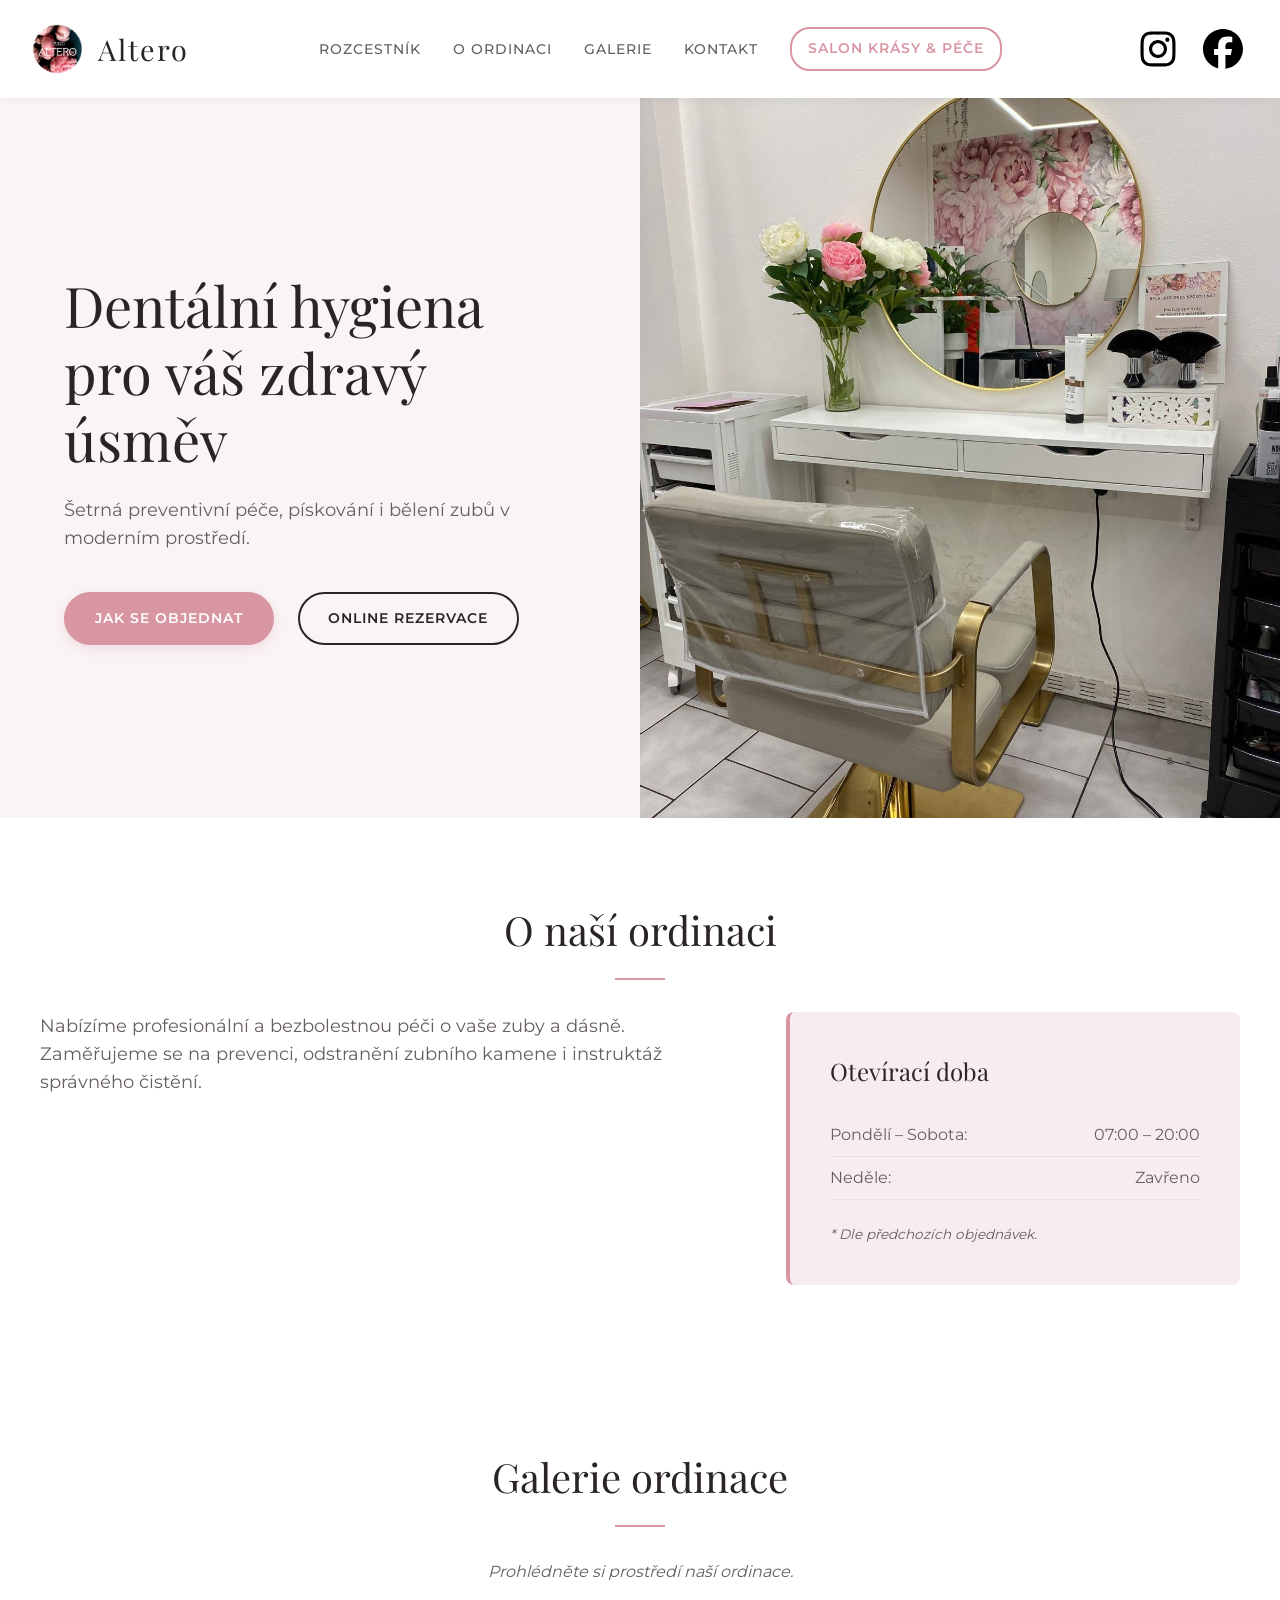
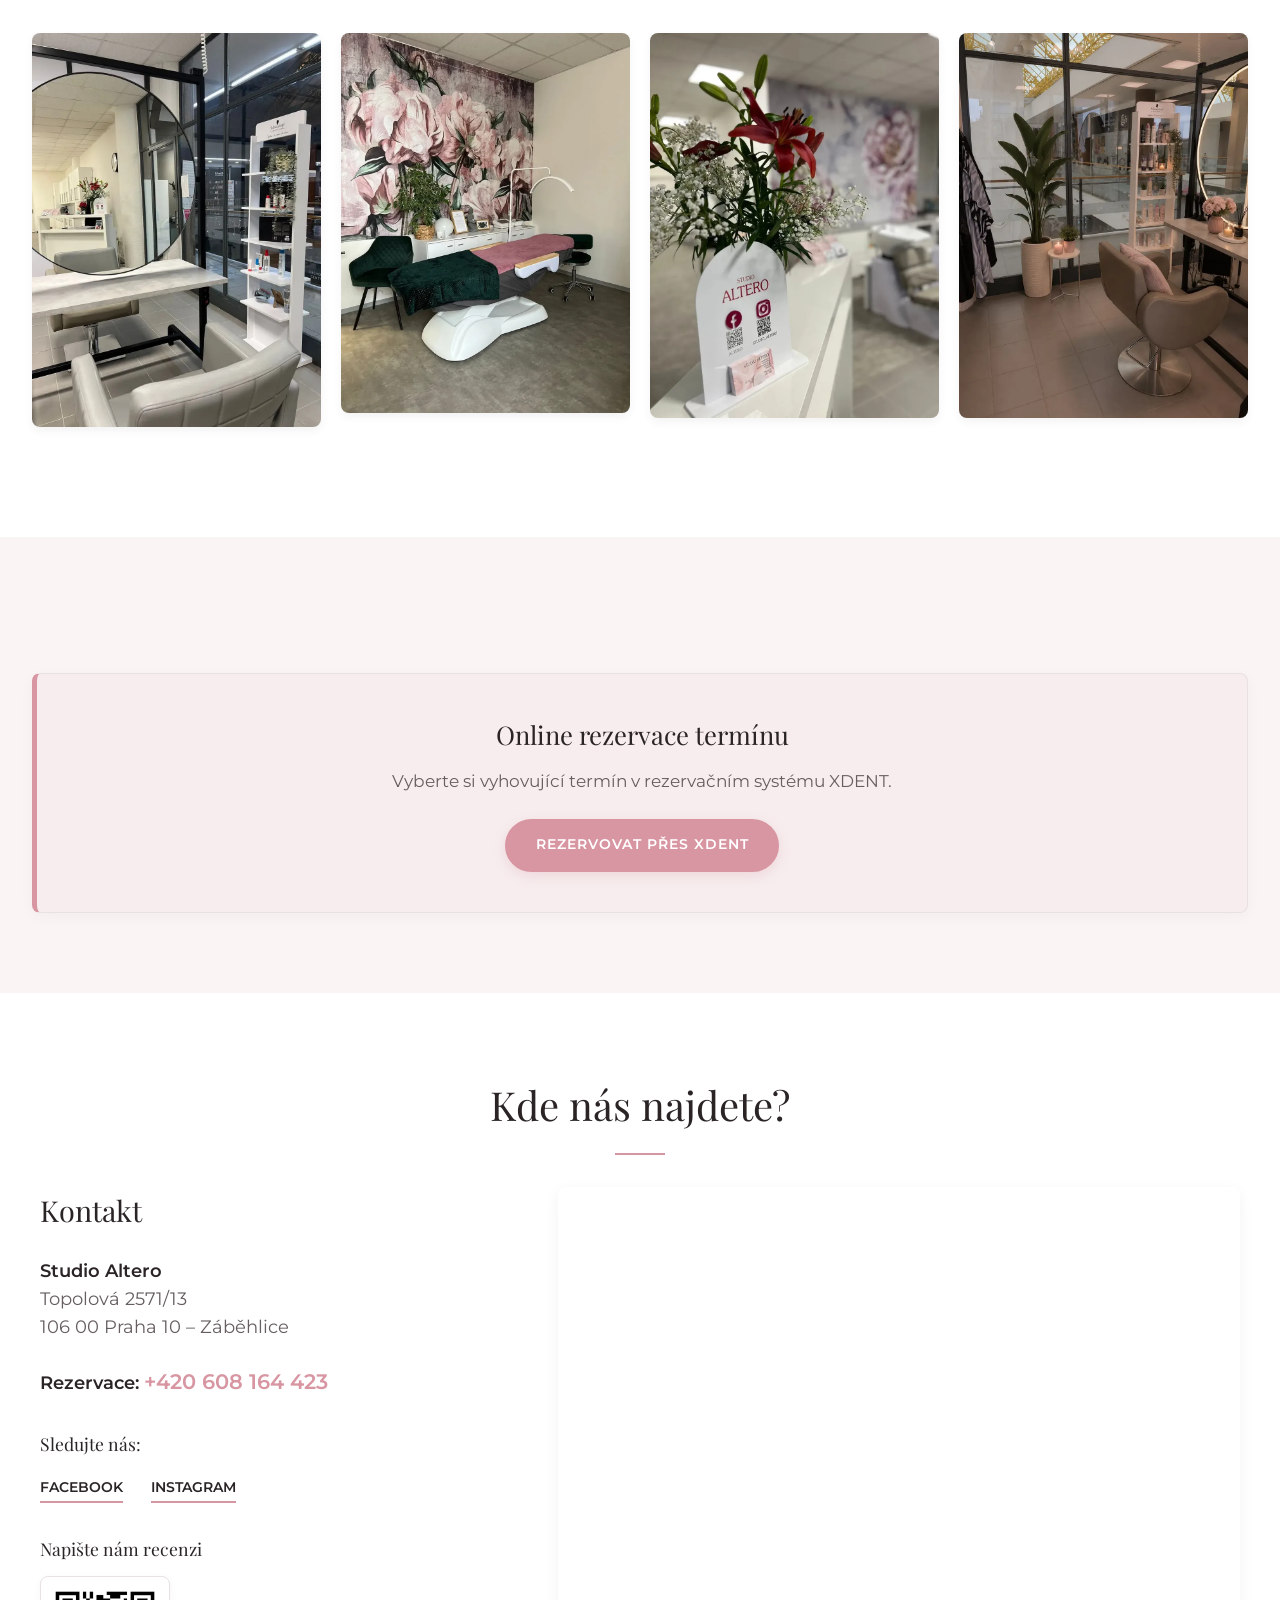
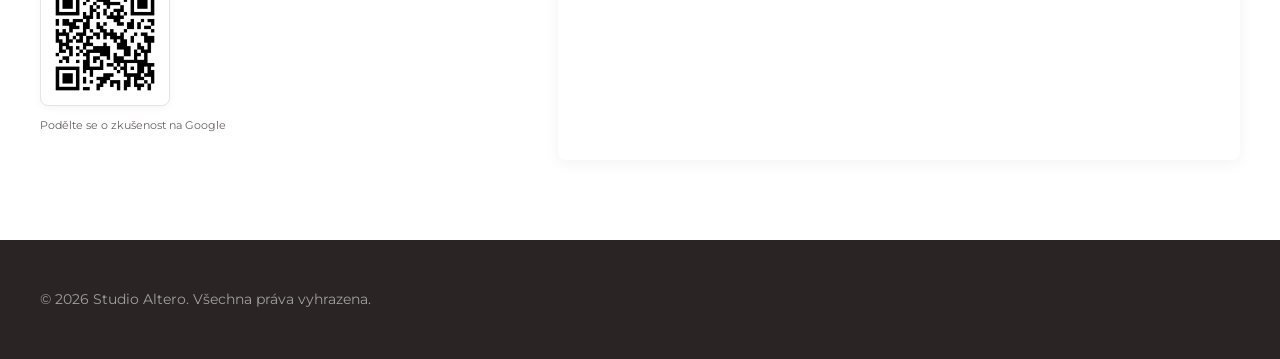
==== dentalni-hygiena.html @ fa321d42 "Initial commit" ====
<!DOCTYPE html>
<html lang="cs">

<head>
    <meta charset="UTF-8">
    <meta name="viewport" content="width=device-width, initial-scale=1.0">

    <link rel="stylesheet" href="css/fonts.css">
    <link rel="stylesheet" href="css/variables.css">
    <link rel="stylesheet" href="css/layout.css">
    <link rel="stylesheet" href="css/sections.css">
    <link rel="stylesheet" href="css/responsive.css">
    <link rel="stylesheet" href="css/dental.css">

    <link rel="icon" type="image/jpg" href="assets/images/logos/logo.jpg">

    <title>Studio Altero | Dentální hygiena</title>
</head>

<body>

    <header>
        <div class="logo">
            <a href="#hero">
                <img src="assets/images/logos/logo.jpg" alt="Logo Studio Altero" class="logo-img">
                <span>Altero</span>
            </a>
        </div>
        <nav>
            <ul>
                <li><a href="index.html">Rozcestník</a></li>
                <li><a href="#o-nas">O ordinaci</a></li>
                <li><a href="#galerie">Galerie</a></li>
                <li><a href="#kontakt">Kontakt</a></li>
                <li class="nav-hair"><a href="kadernictvi.html">Salon krásy & Péče</a></li>
            </ul>
        </nav>
        <div class="header-right">
            <div class="header-socials">
                <a href="https://www.instagram.com/studio_altero" target="_blank" rel="noopener" title="Instagram">
                    <img src="assets/images/logos/instagram-logo.svg" alt="Instagram" class="social-icon">
                </a>
                <a href="https://www.facebook.com/profile.php?id=100063807061157&locale=cs_CZ" target="_blank"
                    rel="noopener" title="Facebook">
                    <img src="assets/images/logos/facebook-logo.svg" alt="Facebook" class="social-icon">
                </a>
            </div>
        </div>
    </header>

    <main>
        <section id="hero" class="dental-hero">
            <div class="hero-content">
                <h1>Dentální hygiena pro váš zdravý úsměv</h1>
                <p>Šetrná preventivní péče, pískování i bělení zubů v moderním prostředí.</p>
                <div class="hero-buttons">
                    <a href="#kontakt" class="btn-primary btn-dental">Jak se objednat</a>
                    <a href="#cenik" class="btn-secondary">Online rezervace</a>
                </div>
            </div>
            <div class="hero-image">
                <img src="assets/images/salon/placeholder.jpg" alt="Ordinace dentální hygieny Altero">
            </div>
        </section>

        <section id="o-nas">
            <h2>O naší ordinaci</h2>
            <div class="about-grid">
                <div class="about-text">
                    <p>Nabízíme profesionální a bezbolestnou péči o vaše zuby a dásně. Zaměřujeme se na prevenci, odstranění zubního kamene i instruktáž správného čistění.</p>
                </div>

                <div class="opening-hours">
                    <h3>Otevírací doba</h3>
                    <ul>
                        <li><span>Pondělí – Sobota:</span> <span>07:00 – 20:00</span></li>
                        <li><span>Neděle:</span> <span>Zavřeno</span></li>
                    </ul>
                    <p class="note">* Dle předchozích objednávek.</p>
                </div>
            </div>
        </section>

        <section id="galerie">
            <h2>Galerie ordinace</h2>
            <p class="section-subtitle">Prohlédněte si prostředí naší ordinace.</p>

            <div class="gallery-grid" id="galleryContainer"></div>

            <div class="gallery-actions">
                <button id="loadMoreBtn" class="btn-secondary">Zobrazit další</button>
            </div>
        </section>

        <section id="cenik">
            <div class="reservation-box">
                <h3>Online rezervace termínu</h3>
                <p>Vyberte si vyhovující termín v rezervačním systému XDENT.</p>
                <a href="https://www.xdent.cz" target="_blank" rel="noopener" class="btn-primary btn-dental">Rezervovat přes XDENT</a>
            </div>
        </section>

        <section id="kontakt">
            <h2>Kde nás najdete?</h2>

            <div class="contact-grid">
                <div class="contact-info">
                    <h3>Kontakt</h3>
                    <p class="address">
                        <strong>Studio Altero</strong><br>
                        Topolová 2571/13<br>
                        106 00 Praha 10 – Záběhlice
                    </p>

                    <p class="phone">
                        <strong>Rezervace:</strong> <a href="tel:+420608164423">+420 608 164 423</a>
                    </p>

                    <div class="social-links">
                        <h4>Sledujte nás:</h4>
                        <a href="https://www.facebook.com/profile.php?id=100063807061157&locale=cs_CZ" target="_blank"
                            rel="noopener">Facebook</a>
                        <a href="https://www.instagram.com/studio_altero" target="_blank" rel="noopener">Instagram</a>
                    </div>

                    <!-- QR Kód pro Google recenze -->
                    <div class="review-qr">
                        <h4>Napište nám recenzi</h4>
                        <img src="assets/images/qr-code.png" alt="QR kód pro Google recenze" class="qr-code-img" />
                        <p><small>Podělte se o zkušenost na Google</small></p>
                    </div>
                </div>

                <div class="contact-map">
                    <iframe
                        src="https://www.google.com/maps/embed?pb=!1m18!1m12!1m3!1d2561.562696760946!2d14.505213713108414!3d50.057022771400966!2m3!1f0!2f0!3f0!3m2!1i1024!2i768!4f13.1!3m3!1m2!1s0x470b9255b19de1b1%3A0x800b5afb4dc387a3!2zQ8OtbCAtIE7DoWt1cG7DrSBTdMWZZWRpc2tvIFphaHJhZG7DrSBNxJtzdG8!5e0!3m2!1scs!2scz!4v1785939487492!5m2!1scs!2scz"
                        width="600" height="450" style="border:0;" allowfullscreen="" loading="lazy"
                        referrerpolicy="strict-origin-when-cross-origin"></iframe>
                </div>
            </div>
        </section>
    </main>

    <footer>
        <div class="footer-content">
            <p>&copy; 2026 Studio Altero. Všechna práva vyhrazena.</p>
        </div>
    </footer>
    <script src="js/dental_gallery.js"></script>
</body>

</html>
---- css/fonts.css ----
@font-face {
    font-family: 'Montserrat';
    font-style: normal;
    font-weight: 400;
    font-display: swap;
    src: url('../assets/fonts/montserrat-400-ext.woff2') format('woff2');
    unicode-range: U+0100-02BA, U+02BD-02C5, U+02C7-02CC, U+02CE-02D7, U+02DD-02FF, U+0304, U+0308, U+0329, U+1D00-1DBF, U+1E00-1E9F, U+1EF2-1EFF, U+2020, U+20A0-20AB, U+20AD-20C0, U+2113, U+2C60-2C7F, U+A720-A7FF;
}

@font-face {
    font-family: 'Montserrat';
    font-style: normal;
    font-weight: 400;
    font-display: swap;
    src: url('../assets/fonts/montserrat-400.woff2') format('woff2');
    unicode-range: U+0000-00FF, U+0131, U+0152-0153, U+02BB-02BC, U+02C6, U+02DA, U+02DC, U+0304, U+0308, U+0329, U+2000-206F, U+20AC, U+2122, U+2191, U+2193, U+2212, U+2215, U+FEFF, U+FFFD;
}

@font-face {
    font-family: 'Montserrat';
    font-style: normal;
    font-weight: 500;
    font-display: swap;
    src: url('../assets/fonts/montserrat-400-ext.woff2') format('woff2');
    unicode-range: U+0100-02BA, U+02BD-02C5, U+02C7-02CC, U+02CE-02D7, U+02DD-02FF, U+0304, U+0308, U+0329, U+1D00-1DBF, U+1E00-1E9F, U+1EF2-1EFF, U+2020, U+20A0-20AB, U+20AD-20C0, U+2113, U+2C60-2C7F, U+A720-A7FF;
}

@font-face {
    font-family: 'Montserrat';
    font-style: normal;
    font-weight: 500;
    font-display: swap;
    src: url('../assets/fonts/montserrat-400.woff2') format('woff2');
    unicode-range: U+0000-00FF, U+0131, U+0152-0153, U+02BB-02BC, U+02C6, U+02DA, U+02DC, U+0304, U+0308, U+0329, U+2000-206F, U+20AC, U+2122, U+2191, U+2193, U+2212, U+2215, U+FEFF, U+FFFD;
}

@font-face {
    font-family: 'Montserrat';
    font-style: normal;
    font-weight: 600;
    font-display: swap;
    src: url('../assets/fonts/montserrat-400-ext.woff2') format('woff2');
    unicode-range: U+0100-02BA, U+02BD-02C5, U+02C7-02CC, U+02CE-02D7, U+02DD-02FF, U+0304, U+0308, U+0329, U+1D00-1DBF, U+1E00-1E9F, U+1EF2-1EFF, U+2020, U+20A0-20AB, U+20AD-20C0, U+2113, U+2C60-2C7F, U+A720-A7FF;
}

@font-face {
    font-family: 'Montserrat';
    font-style: normal;
    font-weight: 600;
    font-display: swap;
    src: url('../assets/fonts/montserrat-400.woff2') format('woff2');
    unicode-range: U+0000-00FF, U+0131, U+0152-0153, U+02BB-02BC, U+02C6, U+02DA, U+02DC, U+0304, U+0308, U+0329, U+2000-206F, U+20AC, U+2122, U+2191, U+2193, U+2212, U+2215, U+FEFF, U+FFFD;
}

@font-face {
    font-family: 'Playfair Display';
    font-style: italic;
    font-weight: 400;
    font-display: swap;
    src: url('../assets/fonts/playfair-400-italic-ext.woff2') format('woff2');
    unicode-range: U+0100-02BA, U+02BD-02C5, U+02C7-02CC, U+02CE-02D7, U+02DD-02FF, U+0304, U+0308, U+0329, U+1D00-1DBF, U+1E00-1E9F, U+1EF2-1EFF, U+2020, U+20A0-20AB, U+20AD-20C0, U+2113, U+2C60-2C7F, U+A720-A7FF;
}

@font-face {
    font-family: 'Playfair Display';
    font-style: italic;
    font-weight: 400;
    font-display: swap;
    src: url('../assets/fonts/playfair-400-italic.woff2') format('woff2');
    unicode-range: U+0000-00FF, U+0131, U+0152-0153, U+02BB-02BC, U+02C6, U+02DA, U+02DC, U+0304, U+0308, U+0329, U+2000-206F, U+20AC, U+2122, U+2191, U+2193, U+2212, U+2215, U+FEFF, U+FFFD;
}

@font-face {
    font-family: 'Playfair Display';
    font-style: normal;
    font-weight: 400;
    font-display: swap;
    src: url('../assets/fonts/playfair-400-ext.woff2') format('woff2');
    unicode-range: U+0100-02BA, U+02BD-02C5, U+02C7-02CC, U+02CE-02D7, U+02DD-02FF, U+0304, U+0308, U+0329, U+1D00-1DBF, U+1E00-1E9F, U+1EF2-1EFF, U+2020, U+20A0-20AB, U+20AD-20C0, U+2113, U+2C60-2C7F, U+A720-A7FF;
}

@font-face {
    font-family: 'Playfair Display';
    font-style: normal;
    font-weight: 400;
    font-display: swap;
    src: url('../assets/fonts/playfair-400.woff2') format('woff2');
    unicode-range: U+0000-00FF, U+0131, U+0152-0153, U+02BB-02BC, U+02C6, U+02DA, U+02DC, U+0304, U+0308, U+0329, U+2000-206F, U+20AC, U+2122, U+2191, U+2193, U+2212, U+2215, U+FEFF, U+FFFD;
}

@font-face {
    font-family: 'Playfair Display';
    font-style: normal;
    font-weight: 600;
    font-display: swap;
    src: url('../assets/fonts/playfair-400-ext.woff2') format('woff2');
    unicode-range: U+0100-02BA, U+02BD-02C5, U+02C7-02CC, U+02CE-02D7, U+02DD-02FF, U+0304, U+0308, U+0329, U+1D00-1DBF, U+1E00-1E9F, U+1EF2-1EFF, U+2020, U+20A0-20AB, U+20AD-20C0, U+2113, U+2C60-2C7F, U+A720-A7FF;
}

@font-face {
    font-family: 'Playfair Display';
    font-style: normal;
    font-weight: 600;
    font-display: swap;
    src: url('../assets/fonts/playfair-400.woff2') format('woff2');
    unicode-range: U+0000-00FF, U+0131, U+0152-0153, U+02BB-02BC, U+02C6, U+02DA, U+02DC, U+0304, U+0308, U+0329, U+2000-206F, U+20AC, U+2122, U+2191, U+2193, U+2212, U+2215, U+FEFF, U+FFFD;
}
---- css/variables.css ----
:root {
    --color-white: #ffffff;
    
    --color-bg-light: #faf4f5;      
    --color-bg-subtle: #f7edee;    
    --color-pink-light: #f5eaec;

    --color-gray-light: #e8e2e3;    
    --color-gray-medium: #665e60;   
    --color-gray-dark: #2a2425;     

    --color-pink-primary: #d896a2;  
    --color-pink-hover: #c4808c;

    --font-primary: 'Playfair Display', 'Georgia', serif; 
    --font-secondary: 'Montserrat', 'Arial', sans-serif;
    --transition-fast: all 0.3s ease;
    --max-width: 1200px;
}

/* Nastavení celkového pozadí stránky */
body {
    font-family: var(--font-secondary);
    font-size: 16px;
    line-height: 1.6;
    color: var(--color-gray-medium);
    background-color: var(--color-bg-light); /* Celé pozadí webu dostane růžový nádech */
}

* {
    margin: 0;
    padding: 0;
    box-sizing: border-box;
}

html {
    scroll-behavior: smooth;
    scroll-padding-top: 80px;
}


img {
    max-width: 100%;
    height: auto;
    display: block;
}

a {
    text-decoration: none;
    color: inherit;
    transition: var(--transition-fast);
}

h1, h2, h3, h4 {
    font-family: var(--font-primary);
    color: var(--color-gray-dark);
    font-weight: 400;
    margin-bottom: 1rem;
}

section {
    padding: 5rem 2rem;
}

section h2 {
    font-size: 2.5rem;
    text-align: center;
    margin-bottom: 0.5rem;
    position: relative;
}

section h2::after {
    content: '';
    display: block;
    width: 50px;
    height: 2px;
    background-color: var(--color-pink-primary);
    margin: 1rem auto 2rem auto;
}

.section-subtitle {
    text-align: center;
    max-width: 600px;
    margin: 0 auto 3rem auto;
    font-style: italic;
}

.container {
    max-width: var(--max-width);
    margin: 0 auto;
}

/* Tlačítka - Základní / Společný styl */
.btn-primary, 
.btn-secondary {
    display: inline-block;
    padding: 0.85rem 1.8rem;
    font-family: var(--font-secondary);
    font-size: 0.85rem;
    font-weight: 600;
    text-transform: uppercase;
    letter-spacing: 1px;
    border-radius: 30px; /* Modernější pilulkový/zaoblený tvar */
    cursor: pointer;
    transition: all 0.3s cubic-bezier(0.25, 0.8, 0.25, 1);
    text-align: center;
}

/* Primární tlačítko */
.btn-primary {
    background-color: var(--color-pink-primary);
    border: 2px solid var(--color-pink-primary);
    color: var(--color-white);
    box-shadow: 0 4px 12px rgba(216, 150, 162, 0.25);
}

.btn-primary:hover {
    background-color: var(--color-pink-hover);
    border-color: var(--color-pink-hover);
    transform: translateY(-2px);
    box-shadow: 0 6px 16px rgba(216, 150, 162, 0.35);
}

/* Sekundární tlačítko */
.btn-secondary {
    background-color: transparent;
    color: var(--color-gray-dark);
    border: 2px solid var(--color-gray-dark);
}

.btn-secondary:hover {
    background-color: var(--color-gray-dark);
    color: var(--color-white);
    transform: translateY(-2px);
    box-shadow: 0 4px 12px rgba(42, 36, 37, 0.15);
}

/* Malé tlačítko na kartě týmu */
.btn-small {
    padding: 0.5rem 1.2rem;
    font-size: 0.75rem;
    margin-top: 1rem;
}
---- css/layout.css ----
header {
	display: flex;
	justify-content: space-between;
	align-items: center;
	padding: 1.5rem 2rem;
	background-color: var(--color-white);
	position: sticky;
	top: 0;
	z-index: 1000;
	box-shadow: 0 2px 10px rgba(0, 0, 0, 0.05);
}

header .logo a {
	display: flex;
	align-items: center;
	gap: 1rem;
	font-family: var(--font-primary);
	font-size: 1.8rem;
	letter-spacing: 2px;
	color: var(--color-gray-dark);
}

header .logo .logo-img {
	height: 50px;
	width: auto;
	max-width: none;
	object-fit: contain;
}

header nav ul {
	display: flex;
	list-style: none;
	gap: 2rem;
	align-items: center;
}

header nav ul li a {
	font-size: 0.9rem;
	font-weight: 500;
	text-transform: uppercase;
	letter-spacing: 1px;
}

header nav ul li a:hover {
	color: var(--color-pink-primary);
}

header nav ul li.nav-dental a {
	color: #4a90e2;
	border: 1px solid #4a90e2;
	padding: 0.4rem 0.8rem;
	border-radius: 20px;
}

header nav ul li.nav-dental a:hover {
	background-color: #4a90e2;
	color: var(--color-white);
}
header nav ul li.nav-dental a {
	color: #4a90e2;
	border: 2px solid #4a90e2;
	padding: 0.5rem 1rem;
	border-radius: 20px;
	display: inline-block;
	transition: all 0.3s ease;
	font-weight: 600;
}

header nav ul li.nav-dental a:hover {
	background-color: #4a90e2;
	color: var(--color-white);
}

.btn-call {
	background-color: var(--color-gray-dark);
	color: var(--color-white);
	padding: 0.6rem 1.2rem;
	font-size: 0.85rem;
	text-transform: uppercase;
	font-weight: 600;
	border-radius: 4px;
}

.btn-call:hover {
	background-color: var(--color-pink-primary);
}
.header-socials {
	display: flex;
	gap: 15px;
	align-items: center;
}

.header-socials a img {
	width: 50px;
	height: 50px;
	display: block;
	transition: var(--transition-fast);
}

.header-socials a:hover img {
	transform: scale(1.1);
}

.social-icon {
	width: 28px;
	height: 28px;
	display: block;
	transition: transform 0.2s ease;
}

.social-icon:hover {
	transform: scale(1.1);
}

footer {
	background-color: var(--color-gray-dark);
	color: #a0a0a0;
	padding: 3rem 2rem;
	font-size: 0.9rem;
}

.footer-content {
	display: flex;
	justify-content: space-between;
	align-items: center;
	max-width: var(--max-width);
	margin: 0 auto;
}

.footer-content .developer a {
	color: var(--color-white);
	border-bottom: 1px solid var(--color-pink-primary);
}

.footer-content .developer a:hover {
	color: var(--color-pink-primary);
}
---- css/sections.css ----
#hero {
    display: grid;
    grid-template-columns: 1fr 1fr;
    min-height: calc(80vh - 80px);
    align-items: center;
    padding: 0;
    background-color: var(--color-bg-light);
}

.hero-content {
    padding: 4rem;
}

.hero-content h1 {
    font-size: 3.5rem;
    line-height: 1.2;
    margin-bottom: 1.5rem;
}

.hero-content p {
    font-size: 1.1rem;
    margin-bottom: 2.5rem;
}

.hero-buttons {
    display: flex;
    gap: 1.5rem;
}

.hero-image img {
    width: 100%;
    height: 80vh;
    object-fit: cover;
}

#o-nas {
    background-color: var(--color-white);
}

.about-grid {
    display: grid;
    grid-template-columns: 1.2fr 0.8fr;
    gap: 4rem;
    max-width: var(--max-width);
    margin: 0 auto;
}

.about-text p {
    margin-bottom: 1.5rem;
    font-size: 1.1rem;
}

.opening-hours {
    background-color: var(--color-pink-light);
    padding: 2.5rem;
    border-radius: 8px;
    border-left: 4px solid var(--color-pink-primary);
}

.opening-hours h3 {
    font-size: 1.5rem;
    margin-bottom: 1.5rem;
}

.opening-hours ul {
    list-style: none;
}

.opening-hours ul li {
    display: flex;
    justify-content: space-between;
    padding: 0.5rem 0;
    border-bottom: 1px solid rgba(0, 0, 0, 0.05);
}

.opening-hours .note {
    margin-top: 1.5rem;
    font-size: 0.85rem;
    font-style: italic;
}

#tym {
    background-color: var(--color-bg-light);
}

.team-container {
    display: flex;
    justify-content: center;
    gap: 3rem;
    flex-wrap: wrap;
    max-width: var(--max-width);
    margin: 0 auto;
}

.team-card {
    background-color: var(--color-white);
    max-width: 350px;
    border-radius: 8px;
    overflow: hidden;
    box-shadow: 0 4px 15px rgba(0, 0, 0, 0.03);
    text-align: center;
    padding-bottom: 2rem;
    transition: var(--transition-fast);
}

.team-card:hover {
    transform: translateY(-5px);
    box-shadow: 0 10px 25px rgba(0, 0, 0, 0.08);
}

.team-card img {
    width: 100%;
    height: 350px;
    object-fit: cover;
    margin-bottom: 1.5rem;
}

.team-card h3 {
    font-size: 1.6rem;
    margin-bottom: 0.2rem;
}

.team-card .role {
    display: block;
    font-size: 0.85rem;
    text-transform: uppercase;
    color: var(--color-pink-primary);
    font-weight: 600;
    letter-spacing: 1px;
    margin-bottom: 1rem;
}

.team-card p {
    padding: 0 1.5rem;
    font-size: 0.95rem;
}

#cenik {
    background-color: var(--color-white);
}

.pricelist-tables {
    display: grid;
    grid-template-columns: 1fr 1fr;
    gap: 4rem;
    max-width: var(--max-width);
    margin: 0 auto;
}

.price-category h3 {
    font-size: 1.8rem;
    margin-bottom: 1.5rem;
    border-bottom: 2px solid var(--color-gray-light);
    padding-bottom: 0.5rem;
}

.price-category table {
    width: 100%;
    border-collapse: collapse;
}

.price-category table tr {
    border-bottom: 1px dashed var(--color-gray-light);
}

.price-category table td {
    padding: 1rem 0;
}

.price-category table td.price {
    text-align: right;
    font-weight: 600;
    color: var(--color-gray-dark);
    white-space: nowrap;
    padding-left: 1rem;
}

.price-category table tr:hover {
    background-color: var(--color-bg-light);
}

#kontakt {
    background-color: var(--color-bg-light);
}

.contact-grid {
    display: grid;
    grid-template-columns: 0.8fr 1.2fr;
    gap: 4rem;
    max-width: var(--max-width);
    margin: 0 auto;
}

.contact-info h3 {
    font-size: 1.8rem;
    margin-bottom: 1.5rem;
}

.contact-info p {
    margin-bottom: 1.5rem;
    font-size: 1.1rem;
}

.contact-info strong {
    color: var(--color-gray-dark);
}

.contact-info .phone a {
    color: var(--color-pink-primary);
    font-weight: 600;
    font-size: 1.3rem;
}

.contact-info .phone a:hover {
    color: var(--color-pink-hover);
}

.social-links h4 {
    font-size: 1.1rem;
    margin-top: 2rem;
    margin-bottom: 1rem;
}

.social-links a {
    display: inline-block;
    margin-right: 1.5rem;
    font-weight: 600;
    text-transform: uppercase;
    font-size: 0.9rem;
    color: var(--color-gray-dark);
    border-bottom: 2px solid var(--color-pink-primary);
    padding-bottom: 2px;
}

.social-links a:hover {
    color: var(--color-pink-primary);
    border-color: var(--color-gray-dark);
}

/* Container pro mapu - nastavit pružnost na výšku */
.contact-map {
    border-radius: 8px;
    overflow: hidden;
    box-shadow: 0 4px 15px rgba(0, 0, 0, 0.05);
    height: 100%;       /* Důležité: roztáhne container na celou výšku gridu */
    min-height: 350px;  /* Pojistka pro mobilní zařízení */
}

/* Samotný iframe uvnitř containeru */
.contact-map iframe {
    width: 100%;
    height: 100%;       /* Roztáhne iframe přesně podle containeru */
    min-height: 350px;
    border: 0;
    display: block;
}

.gallery-grid {
    display: flex;
    flex-wrap: wrap;
    justify-content: center;
    gap: 20px;
    margin-bottom: 30px;
}

.gallery-item {
    flex: 1 1 280px;
    max-width: 350px;
}

.gallery-item img {
    width: 100%;
    height: auto;
    display: block;
    border-radius: 8px;
    box-shadow: 0 4px 10px rgba(0, 0, 0, 0.05);
    transition: transform 0.3s ease, box-shadow 0.3s ease;
}

.gallery-item img:hover {
    transform: translateY(-5px);
    box-shadow: 0 8px 20px rgba(0, 0, 0, 0.12);
}

.gallery-actions {
    text-align: center;
}
.review-qr {
    margin-top: 2rem;
    text-align: left;
}

.review-qr h4 {
    font-size: 1.1rem;
    margin-bottom: 0.8rem;
}

.review-qr .qr-code-img {
    width: 140px;
    height: 140px;
    border: 1px solid var(--color-gray-light);
    border-radius: 8px;
    padding: 8px;
    background-color: var(--color-white);
}

.review-qr p {
    margin-top: 0.5rem;
    font-size: 0.85rem;
    color: var(--color-gray-medium);
}
/* Hero sekce – jemně růžové pozadí */
#hero {
    background-color: var(--color-bg-light);
}

/* O nás – čistě bílé pozadí pro kontrast */
#o-nas {
    background-color: var(--color-white);
}

/* Otevírací doba uvnitř O nás – výraznější pudrová karta */
.opening-hours {
    background-color: var(--color-bg-subtle);
    border-left: 4px solid var(--color-pink-primary);
}

/* Náš tým – pudrově růžové pozadí s bílými kartami karet */
#tym {
    background-color: var(--color-bg-light);
}

.team-card {
    background-color: var(--color-white);
    border: 1px solid var(--color-gray-light);
}

/* Galerie – bílé pozadí */
#galerie {
    background-color: var(--color-white);
}

/* Ceník – pudrově růžové pozadí */
#cenik {
    background-color: var(--color-bg-light);
}

/* Kontakt – bílé pozadí */
#kontakt {
    background-color: var(--color-white);
}
section, 
[id] {
    scroll-margin-top: 90px; 
}
/* Karta ceníku / Kategorií */
.price-category {
    background-color: var(--color-white);
    padding: 2rem;
    border-radius: 12px;
    border: 1px solid var(--color-gray-light);
    box-shadow: 0 4px 15px rgba(0, 0, 0, 0.02);
    transition: transform 0.3s ease, box-shadow 0.3s ease;
}

.price-category:hover {
    box-shadow: 0 8px 25px rgba(0, 0, 0, 0.06);
}

/* Nadpis kategorie ceníku */
.price-category h3 {
    font-size: 1.5rem;
    margin-bottom: 1.5rem;
    border-bottom: 2px solid var(--color-pink-primary);
    padding-bottom: 0.6rem;
    color: var(--color-gray-dark);
}

/* Úprava tabulky ceníku */
.price-category table {
    width: 100%;
    border-collapse: collapse;
}

.price-category table tr {
    border-bottom: 1px solid var(--color-bg-subtle);
    transition: background-color 0.2s ease;
}

.price-category table tr:hover {
    background-color: var(--color-bg-light);
}

.price-category table td {
    padding: 0.9rem 0.5rem;
    font-size: 0.95rem;
}

.price-category table td.price {
    text-align: right;
    font-weight: 600;
    color: var(--color-gray-dark);
    white-space: nowrap;
    padding-left: 1rem;
}

/* Efekt zvýraznění pro konkrétní ceník (např. #cenik-eva při prokliku) */
.price-category-special {
    border: 2px solid var(--color-pink-primary);
    position: relative;
}

.price-category-special::before {
    content: 'Doporučujeme / Specializace';
    position: absolute;
    top: -12px;
    right: 20px;
    background-color: var(--color-pink-primary);
    color: #fff;
    font-size: 0.7rem;
    font-weight: 600;
    text-transform: uppercase;
    padding: 2px 10px;
    border-radius: 10px;
    letter-spacing: 0.5px;
}
---- css/responsive.css ----
@media (max-width: 1024px) {
    #hero {
        grid-template-columns: 1fr;
        text-align: center;
    }
    .hero-content {
        padding: 4rem 2rem;
    }
    .hero-buttons {
        justify-content: center;
    }
    .hero-image img {
        height: 50vh;
    }
    .about-grid, .pricelist-tables, .contact-grid {
        grid-template-columns: 1fr;
        gap: 3rem;
    }
}

@media (max-width: 768px) {
    header {
        flex-direction: column;
        gap: 1rem;
        padding: 1rem;
        text-align: center;
    }
    header nav ul {
        flex-wrap: wrap;
        justify-content: center;
        gap: 1rem;
    }
    section h2 {
        font-size: 2rem;
    }
    .hero-content h1 {
        font-size: 2.3rem;
    }
    .hero-buttons {
        flex-direction: column;
        gap: 1rem;
    }
    .footer-content {
        flex-direction: column;
        gap: 1rem;
        text-align: center;
    }
    .header-socials {
        display: none;
    }
}
---- css/dental.css ----
:root {
    /* Přepsání modrých odstínů na šedo-růžové tóny z kadeřnictví */
    --color-dental-primary: var(--color-pink-primary, #d896a2);     
    --color-dental-secondary: var(--color-pink-hover, #c4808c);   
    --color-dental-hover: var(--color-pink-hover, #c4808c);       
    --color-dental-dark: var(--color-gray-dark, #2a2425);        
    --color-dental-bg-light: var(--color-bg-light, #faf4f5);    
    --color-dental-card-bg: var(--color-white, #ffffff);     
    --color-dental-border: var(--color-gray-light, #e8e2e3);      
}

/* Navigační tlačítko přepínání na Kadeřnictví */
header nav ul li.nav-hair a {
    color: var(--color-pink-primary);
    border: 2px solid var(--color-pink-primary);
    padding: 0.5rem 1rem;
    border-radius: 20px;
    display: inline-block;
    transition: all 0.3s ease;
    font-weight: 600;
    background-color: transparent;
}

header nav ul li.nav-hair a:hover {
    background-color: var(--color-pink-primary);
    color: #ffffff;
    box-shadow: 0 4px 12px rgba(216, 150, 162, 0.25);
}

/* Tlačítka – primární (včetně XDENT tlačítka) */
.btn-primary,
.btn-dental {
    background-color: var(--color-pink-primary) !important;
    border-color: var(--color-pink-primary) !important;
    color: #ffffff !important;
    transition: all 0.3s ease !important;
}

.btn-primary:hover,
.btn-dental:hover {
    background-color: var(--color-pink-hover) !important;
    border-color: var(--color-pink-hover) !important;
    box-shadow: 0 4px 12px rgba(216, 150, 162, 0.3);
    transform: translateY(-2px);
}

/* Tlačítka – sekundární */
.btn-secondary {
    border-color: var(--color-gray-dark);
    color: var(--color-gray-dark);
}

.btn-secondary:hover {
    background-color: var(--color-gray-dark);
    color: #ffffff;
}

/* Rezervační box (XDENT) */
.reservation-box {
    margin-top: 3.5rem;
    padding: 2.5rem;
    background-color: var(--color-bg-subtle, #f7edee);
    border: 1px solid var(--color-gray-light);
    border-left: 5px solid var(--color-pink-primary);
    border-radius: 8px;
    text-align: center;
    box-shadow: 0 4px 15px rgba(0, 0, 0, 0.03);
}

.reservation-box h3 {
    color: var(--color-gray-dark);
    font-size: 1.6rem;
    margin-bottom: 0.8rem;
}

.reservation-box p {
    color: var(--color-gray-medium);
    margin-bottom: 1.5rem;
    font-size: 1.05rem;
}

/* Otevírací doba */
.opening-hours {
    background-color: var(--color-bg-subtle, #f7edee);
    padding: 2.5rem;
    border-radius: 8px;
    border-left: 4px solid var(--color-pink-primary);
}

/* Kontakty & Odkazy */
.contact-info .phone a,
.contact-info .email a {
    color: var(--color-pink-primary);
    font-weight: 600;
    transition: color 0.3s ease;
}

.contact-info .phone a:hover,
.contact-info .email a:hover {
    color: var(--color-pink-hover);
}

.social-links a {
    color: var(--color-gray-dark);
    border-bottom: 2px solid var(--color-pink-primary);
}

.social-links a:hover {
    color: var(--color-pink-primary);
}

/* Styl pro QR kód na Google recenze */
.review-qr {
    margin-top: 2rem;
    text-align: left;
}

.review-qr h4 {
    font-size: 1.1rem;
    margin-bottom: 0.8rem;
    color: var(--color-gray-dark);
}

.review-qr .qr-code-img {
    width: 130px;
    height: 130px;
    border: 1px solid var(--color-gray-light);
    border-radius: 8px;
    padding: 8px;
    background-color: #ffffff;
    box-shadow: 0 2px 8px rgba(0, 0, 0, 0.04);
}

.review-qr p {
    margin-top: 0.5rem;
    font-size: 0.85rem;
    color: var(--color-gray-medium);
}

/* Patička */
footer {
    background-color: var(--color-gray-dark, #2a2425);
}
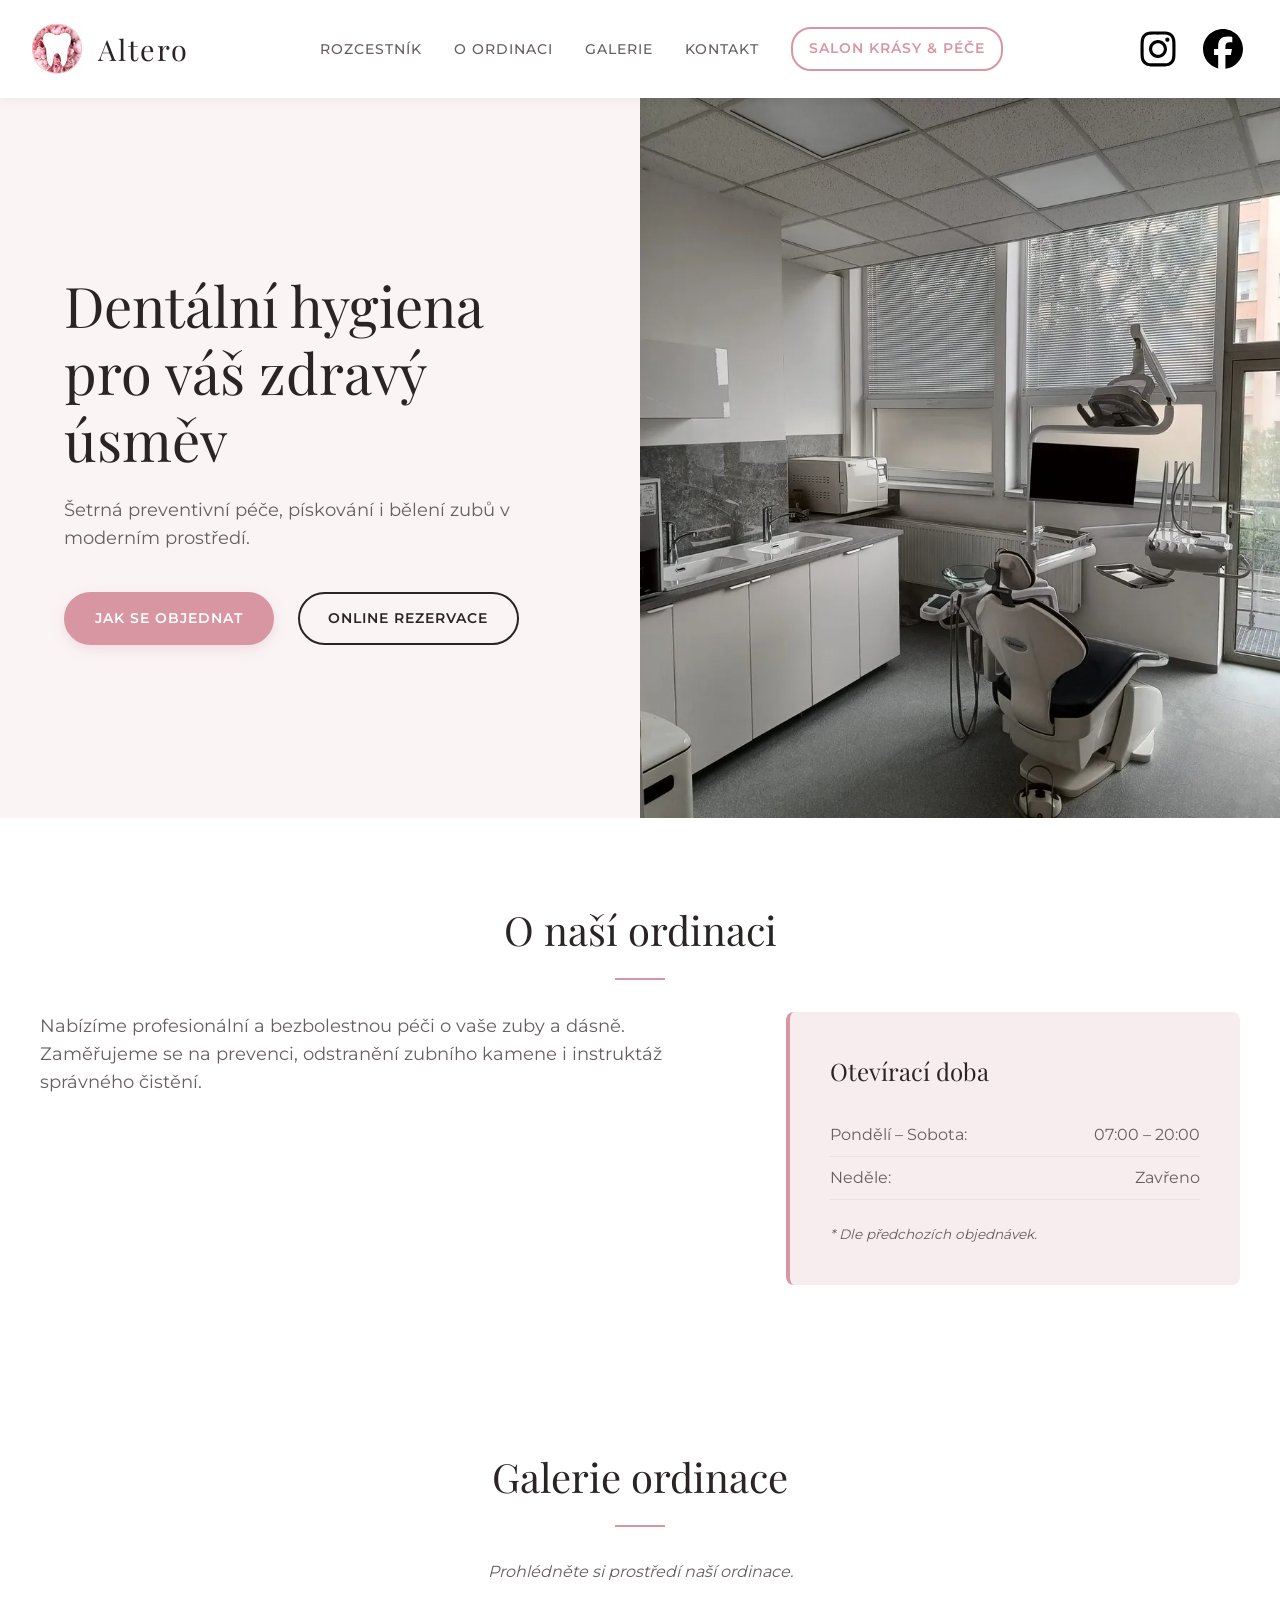
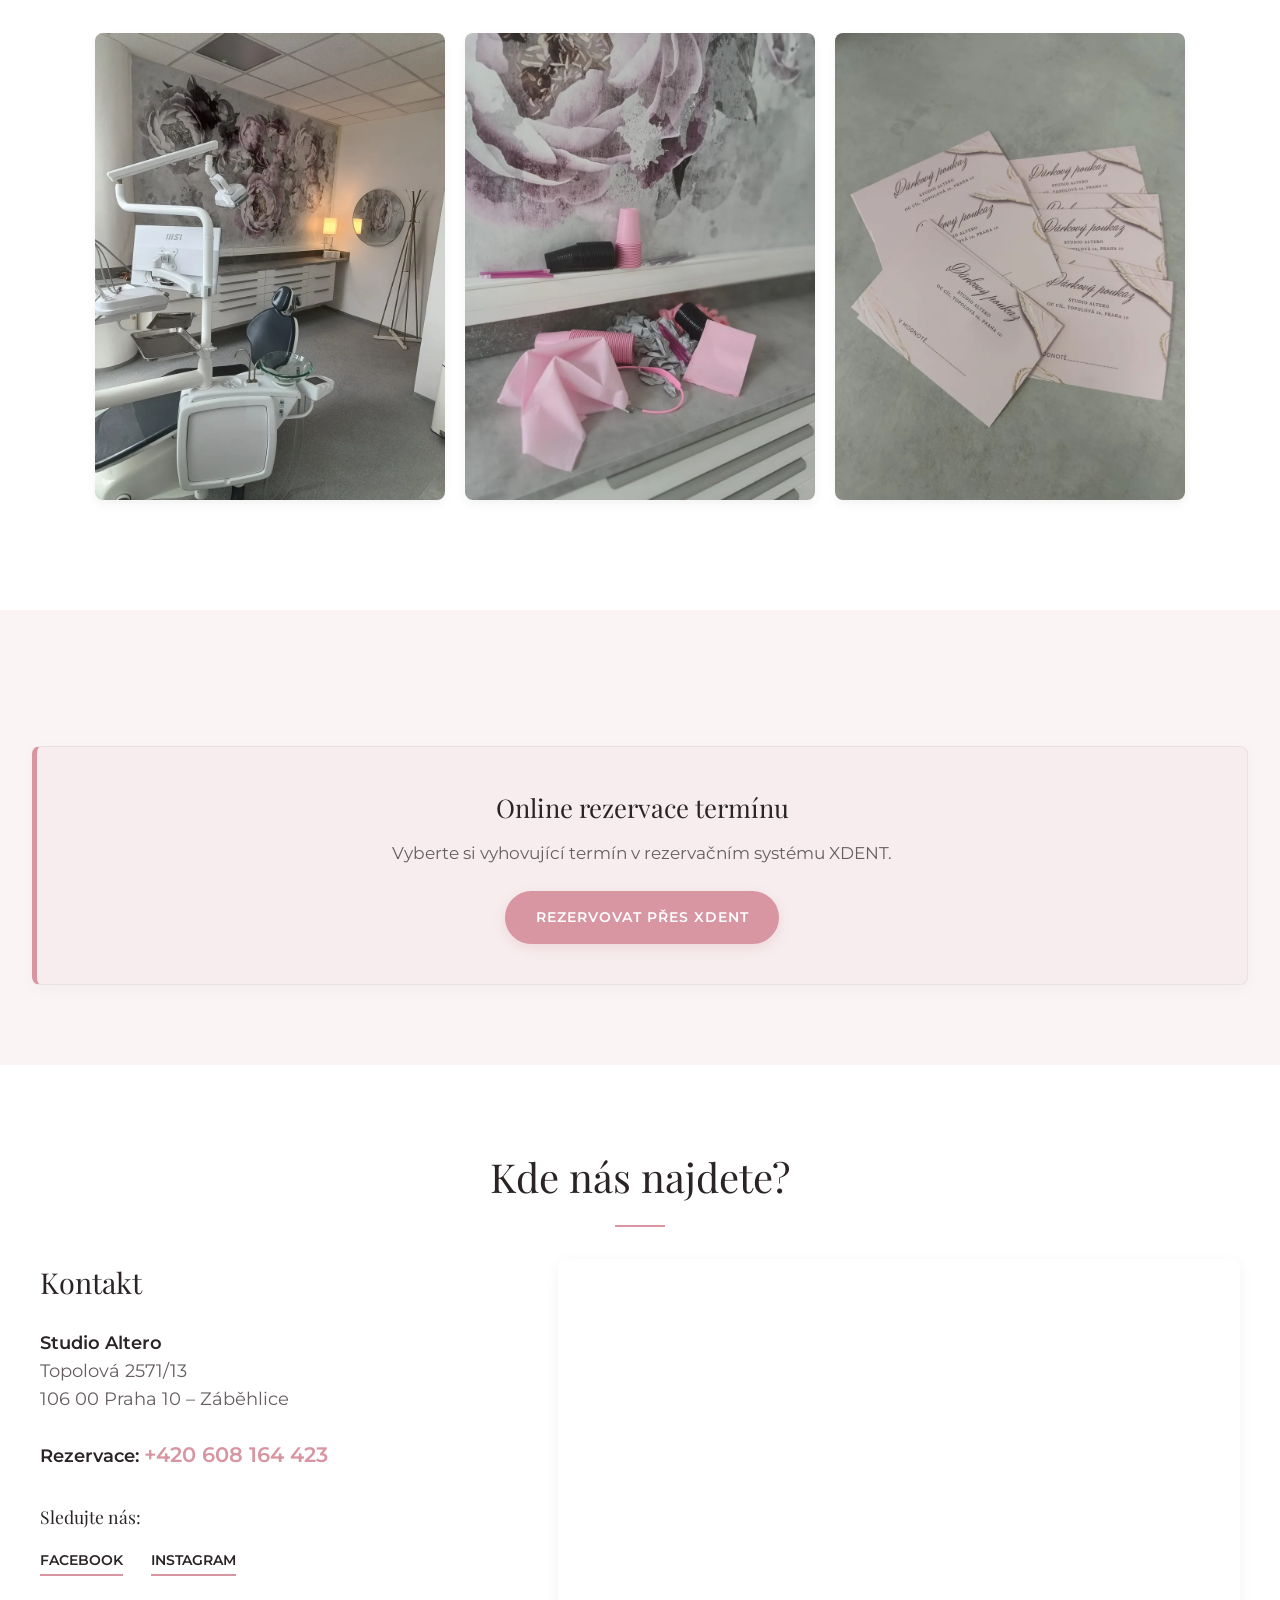
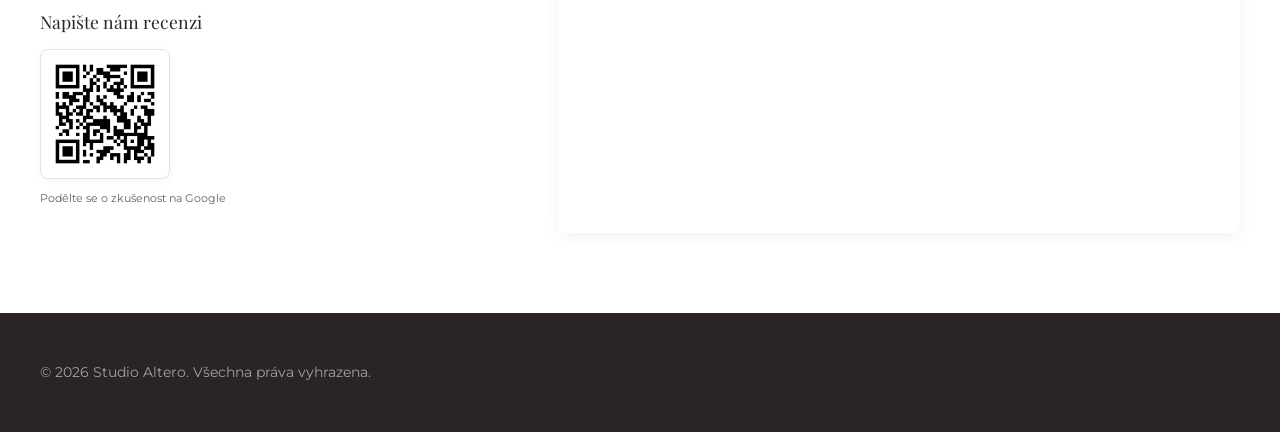
==== commit 3d61e2b8: "Fixed photos and logo - dental" ====
--- a/dentalni-hygiena.html
+++ b/dentalni-hygiena.html
@@ -22,7 +22,7 @@
     <header>
         <div class="logo">
             <a href="#hero">
-                <img src="assets/images/logos/logo.jpg" alt="Logo Studio Altero" class="logo-img">
+                <img src="assets/images/logos/dental_logo.jpeg" alt="Logo Studio Altero" class="logo-img">
                 <span>Altero</span>
             </a>
         </div>
@@ -59,7 +59,7 @@
                 </div>
             </div>
             <div class="hero-image">
-                <img src="assets/images/salon/placeholder.jpg" alt="Ordinace dentální hygieny Altero">
+                <img src="assets/images/salon/dental.webp" alt="Ordinace dentální hygieny Altero">
             </div>
         </section>
 
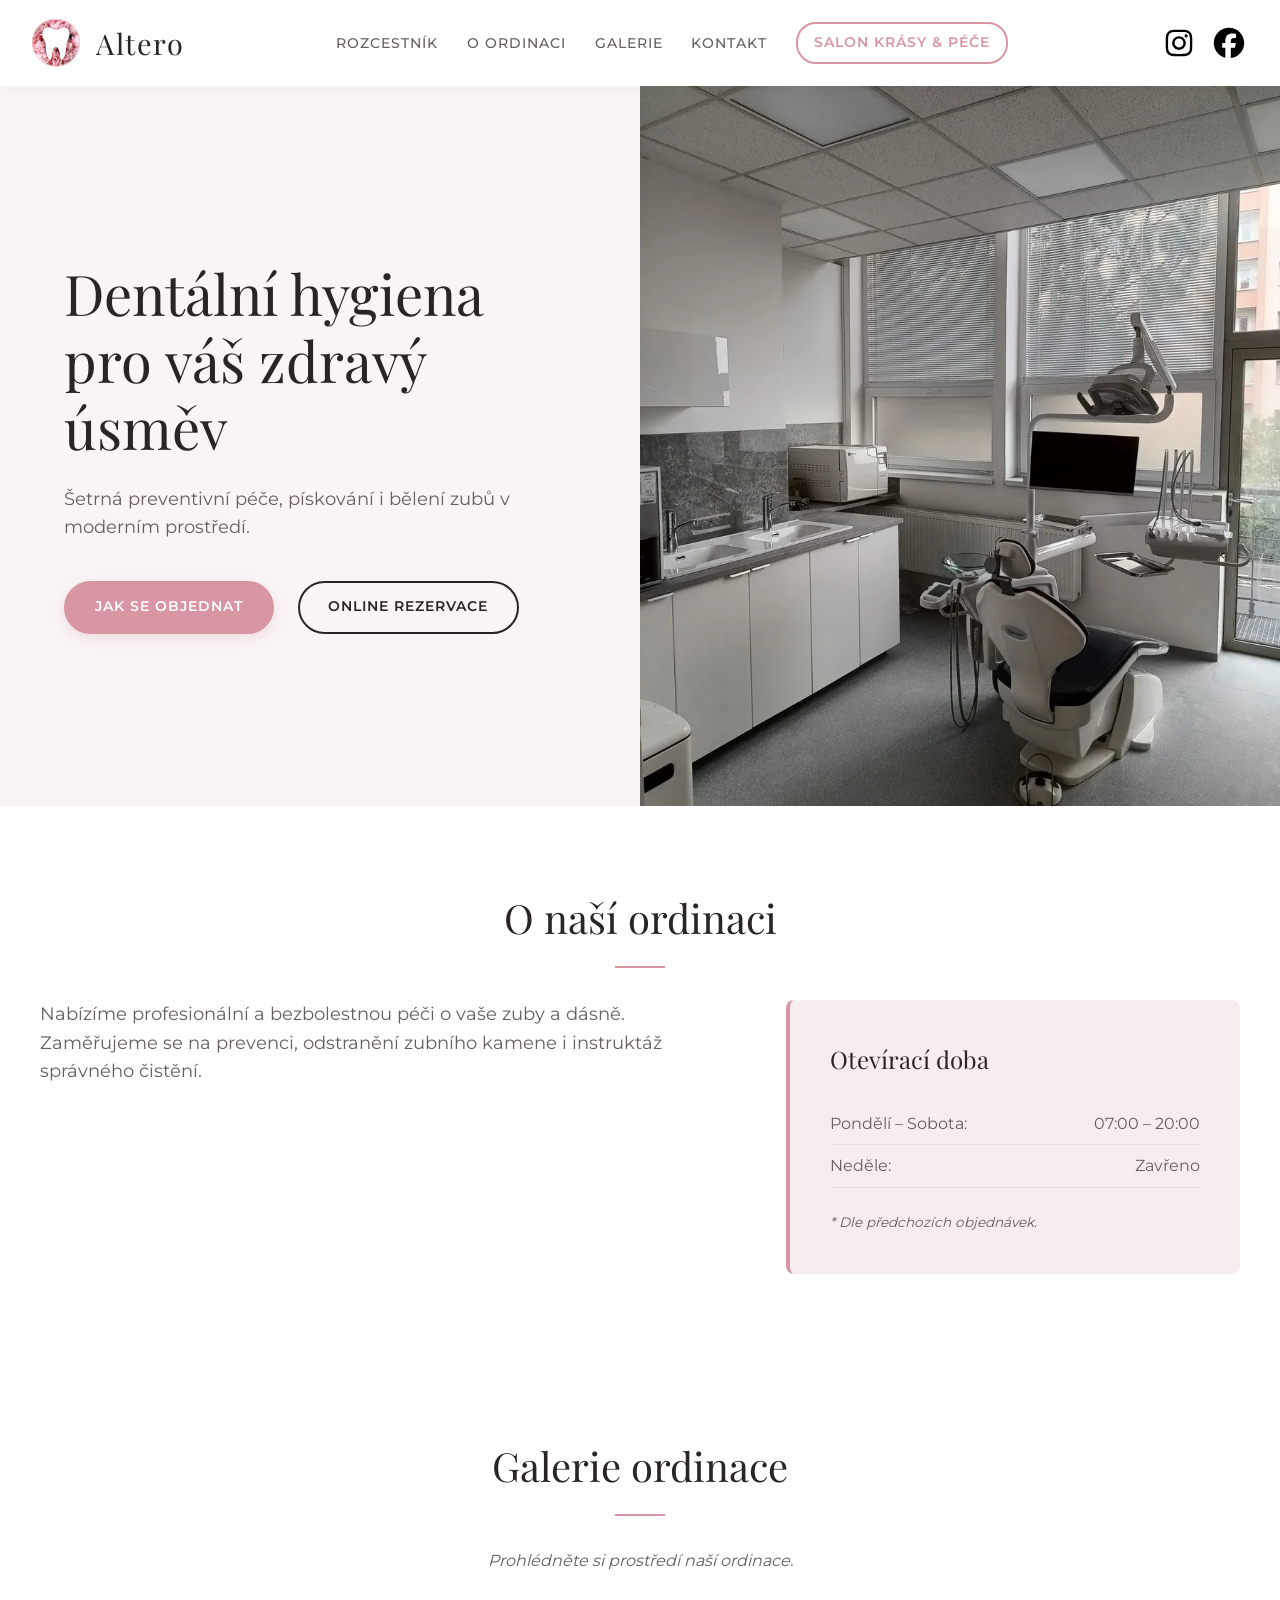
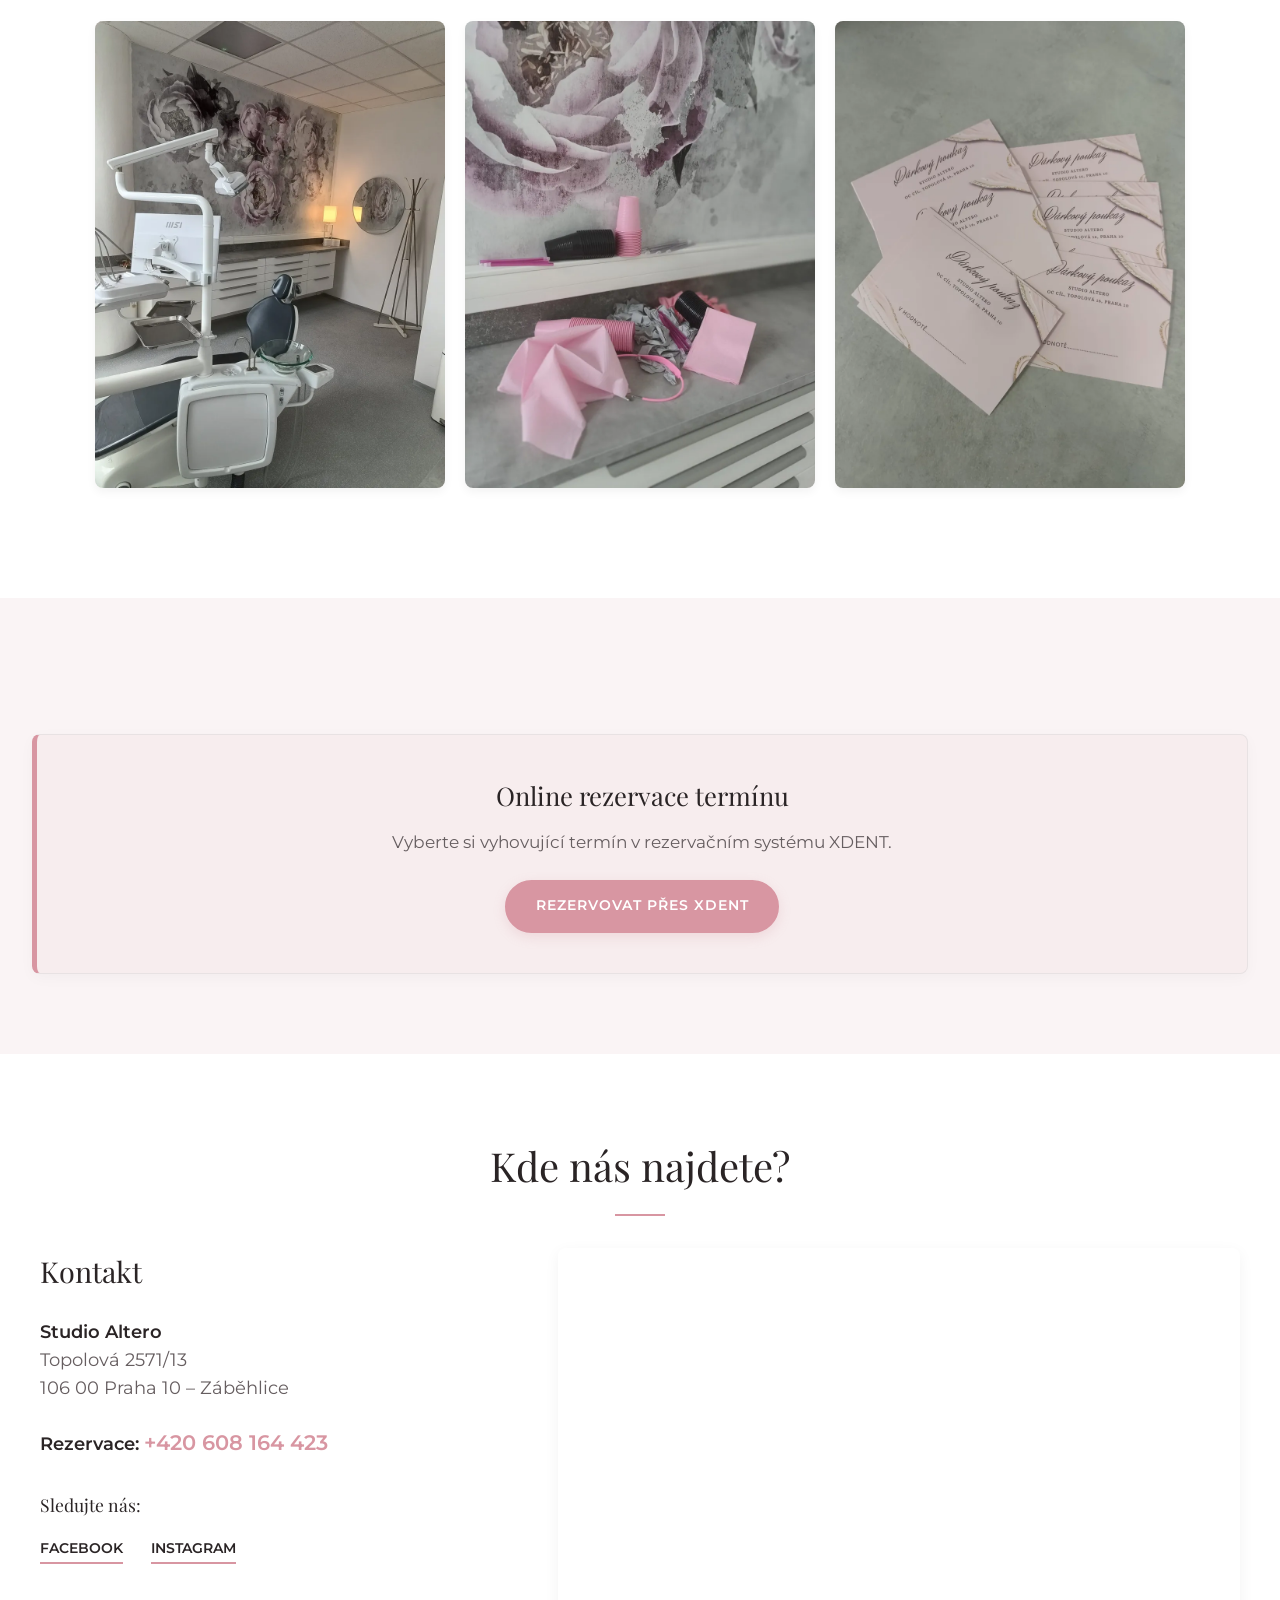
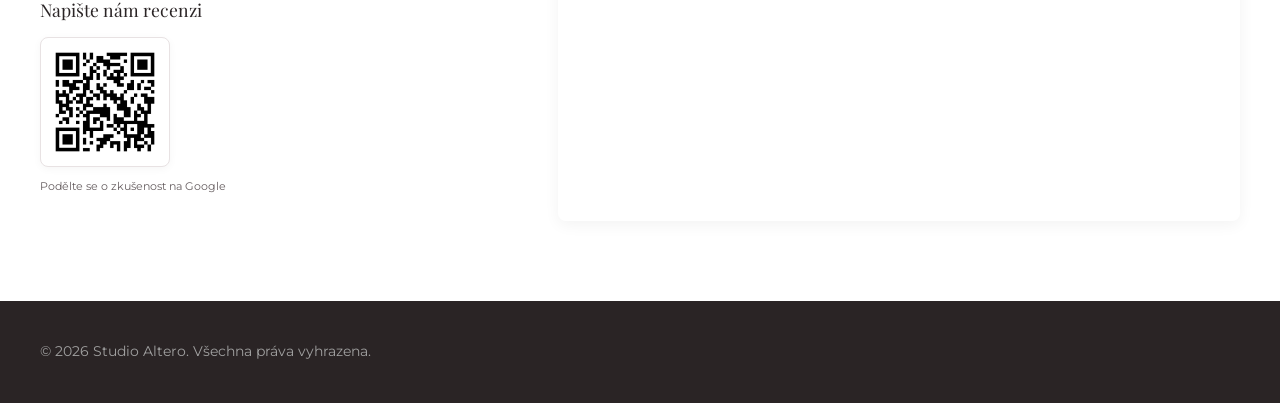
==== commit f78e8685: "Better responsivity" ====
--- a/dentalni-hygiena.html
+++ b/dentalni-hygiena.html
@@ -26,7 +26,14 @@
                 <span>Altero</span>
             </a>
         </div>
-        <nav>
+
+        <button class="burger-btn" id="burgerBtn" aria-label="Otevřít menu">
+            <span></span>
+            <span></span>
+            <span></span>
+        </button>
+
+        <nav id="mainNav">
             <ul>
                 <li><a href="index.html">Rozcestník</a></li>
                 <li><a href="#o-nas">O ordinaci</a></li>
@@ -67,7 +74,8 @@
             <h2>O naší ordinaci</h2>
             <div class="about-grid">
                 <div class="about-text">
-                    <p>Nabízíme profesionální a bezbolestnou péči o vaše zuby a dásně. Zaměřujeme se na prevenci, odstranění zubního kamene i instruktáž správného čistění.</p>
+                    <p>Nabízíme profesionální a bezbolestnou péči o vaše zuby a dásně. Zaměřujeme se na prevenci,
+                        odstranění zubního kamene i instruktáž správného čistění.</p>
                 </div>
 
                 <div class="opening-hours">
@@ -96,7 +104,8 @@
             <div class="reservation-box">
                 <h3>Online rezervace termínu</h3>
                 <p>Vyberte si vyhovující termín v rezervačním systému XDENT.</p>
-                <a href="https://www.xdent.cz" target="_blank" rel="noopener" class="btn-primary btn-dental">Rezervovat přes XDENT</a>
+                <a href="https://www.xdent.cz" target="_blank" rel="noopener" class="btn-primary btn-dental">Rezervovat
+                    přes XDENT</a>
             </div>
         </section>
 
@@ -147,6 +156,7 @@
         </div>
     </footer>
     <script src="js/dental_gallery.js"></script>
+    <script src="js/burger_script.js"></script>
 </body>
 
 </html>
--- a/css/layout.css
+++ b/css/layout.css
@@ -2,12 +2,14 @@
 	display: flex;
 	justify-content: space-between;
 	align-items: center;
-	padding: 1.5rem 2rem;
-	background-color: var(--color-white);
+	padding: 1.2rem 2rem;
+	background-color: rgba(255, 255, 255, 0.95);
+	backdrop-filter: blur(10px);
 	position: sticky;
 	top: 0;
 	z-index: 1000;
-	box-shadow: 0 2px 10px rgba(0, 0, 0, 0.05);
+	box-shadow: 0 2px 12px rgba(0, 0, 0, 0.04);
+	transition: var(--transition-fast);
 }
 
 header .logo a {
@@ -16,107 +18,91 @@
 	gap: 1rem;
 	font-family: var(--font-primary);
 	font-size: 1.8rem;
-	letter-spacing: 2px;
+	letter-spacing: 1.5px;
 	color: var(--color-gray-dark);
 }
 
 header .logo .logo-img {
-	height: 50px;
+	height: 48px;
 	width: auto;
-	max-width: none;
 	object-fit: contain;
 }
 
 header nav ul {
 	display: flex;
 	list-style: none;
-	gap: 2rem;
+	gap: 1.8rem;
 	align-items: center;
 }
 
 header nav ul li a {
-	font-size: 0.9rem;
+	font-size: 0.85rem;
 	font-weight: 500;
 	text-transform: uppercase;
 	letter-spacing: 1px;
+	position: relative;
+	padding-bottom: 4px;
 }
 
-header nav ul li a:hover {
-	color: var(--color-pink-primary);
+/* Animovaný hover efekt odkazů */
+header nav ul li a::after {
+	content: '';
+	position: absolute;
+	bottom: 0;
+	left: 0;
+	width: 0%;
+	height: 2px;
+	background-color: var(--color-pink-primary);
+	transition: width 0.3s ease;
 }
 
-header nav ul li.nav-dental a {
-	color: #4a90e2;
-	border: 1px solid #4a90e2;
-	padding: 0.4rem 0.8rem;
-	border-radius: 20px;
+header nav ul li a:hover::after {
+	width: 100%;
 }
 
-header nav ul li.nav-dental a:hover {
-	background-color: #4a90e2;
-	color: var(--color-white);
-}
+/* Tlačítko přepínání na Dentální hygienu */
 header nav ul li.nav-dental a {
 	color: #4a90e2;
 	border: 2px solid #4a90e2;
-	padding: 0.5rem 1rem;
+	padding: 0.4rem 1rem;
 	border-radius: 20px;
 	display: inline-block;
 	transition: all 0.3s ease;
 	font-weight: 600;
 }
 
+header nav ul li.nav-dental a::after {
+	display: none; /* Vypnutí podtržení u pilulkového tlačítka */
+}
+
 header nav ul li.nav-dental a:hover {
 	background-color: #4a90e2;
 	color: var(--color-white);
+	box-shadow: 0 4px 12px rgba(74, 144, 226, 0.25);
 }
 
-.btn-call {
-	background-color: var(--color-gray-dark);
-	color: var(--color-white);
-	padding: 0.6rem 1.2rem;
-	font-size: 0.85rem;
-	text-transform: uppercase;
-	font-weight: 600;
-	border-radius: 4px;
-}
-
-.btn-call:hover {
-	background-color: var(--color-pink-primary);
-}
 .header-socials {
 	display: flex;
-	gap: 15px;
+	gap: 12px;
 	align-items: center;
 }
 
-.header-socials a img {
-	width: 50px;
-	height: 50px;
-	display: block;
-	transition: var(--transition-fast);
-}
-
-.header-socials a:hover img {
-	transform: scale(1.1);
-}
-
 .social-icon {
-	width: 28px;
-	height: 28px;
-	display: block;
-	transition: transform 0.2s ease;
+    width: 38px; 
+    height: 38px; 
+    display: block;
+    transition: transform 0.2s ease;
 }
 
 .social-icon:hover {
-	transform: scale(1.1);
+    transform: scale(1.1);
 }
 
 footer {
 	background-color: var(--color-gray-dark);
 	color: #a0a0a0;
-	padding: 3rem 2rem;
-	font-size: 0.9rem;
+	padding: 2.5rem 2rem;
+	font-size: 0.85rem;
 }
 
 .footer-content {
@@ -125,13 +111,4 @@
 	align-items: center;
 	max-width: var(--max-width);
 	margin: 0 auto;
-}
-
-.footer-content .developer a {
-	color: var(--color-white);
-	border-bottom: 1px solid var(--color-pink-primary);
-}
-
-.footer-content .developer a:hover {
-	color: var(--color-pink-primary);
-}
+}
--- a/css/sections.css
+++ b/css/sections.css
@@ -161,10 +161,13 @@
 
 .price-category table tr {
     border-bottom: 1px dashed var(--color-gray-light);
+    display: table-row;
 }
 
 .price-category table td {
-    padding: 1rem 0;
+    padding: 0.9rem 0.5rem;
+    font-size: 0.95rem;
+    vertical-align: middle;
 }
 
 .price-category table td.price {
--- a/css/responsive.css
+++ b/css/responsive.css
@@ -1,51 +1,115 @@
+/* ==========================================
+   TABLETY A MENŠÍ MONITOR (max 1024px)
+   ========================================== */
 @media (max-width: 1024px) {
     #hero {
         grid-template-columns: 1fr;
         text-align: center;
+        min-height: auto;
     }
     .hero-content {
-        padding: 4rem 2rem;
+        padding: 3rem 1.5rem;
     }
     .hero-buttons {
         justify-content: center;
     }
     .hero-image img {
-        height: 50vh;
+        height: 350px;
     }
-    .about-grid, .pricelist-tables, .contact-grid {
+    .about-grid, 
+    .pricelist-tables, 
+    .contact-grid {
         grid-template-columns: 1fr;
-        gap: 3rem;
+        gap: 2.5rem;
+    }
+    .contact-map {
+        height: 350px;
     }
 }
 
 @media (max-width: 768px) {
     header {
+        position: sticky;
+        top: 0;
+        padding: 0.8rem 1.2rem;
+        display: flex;
+        justify-content: space-between;
+        align-items: center;
+        background-color: rgba(255, 255, 255, 0.98);
+        backdrop-filter: blur(10px);
+        z-index: 1000;
+    }
+
+    /* Tlačítko Burger */
+    .burger-btn {
+        display: flex;
+        flex-direction: column;
+        justify-content: space-between;
+        width: 28px;
+        height: 20px;
+        background: transparent;
+        border: none;
+        cursor: pointer;
+        padding: 0;
+        z-index: 1001;
+    }
+
+    .burger-btn span {
+        width: 100%;
+        height: 3px;
+        background-color: var(--color-gray-dark);
+        border-radius: 3px;
+        transition: all 0.3s ease;
+    }
+
+    /* Animace ikony na X při otevření */
+    .burger-btn.active span:nth-child(1) {
+        transform: translateY(8.5px) rotate(45deg);
+    }
+    .burger-btn.active span:nth-child(2) {
+        opacity: 0;
+    }
+    .burger-btn.active span:nth-child(3) {
+        transform: translateY(-8.5px) rotate(-45deg);
+    }
+
+    /* Rozbalovací navigační panel */
+    header nav {
+        position: fixed;
+        top: 60px;
+        left: 0;
+        width: 100%;
+        background-color: var(--color-white);
+        box-shadow: 0 10px 20px rgba(0, 0, 0, 0.1);
+        padding: 1.5rem;
+        display: none; /* Ve výchozím stavu skryto */
+        border-bottom: 3px solid var(--color-pink-primary);
+    }
+
+    header nav.active {
+        display: block; /* Zobrazí se po kliknutí */
+    }
+
+    header nav ul {
         flex-direction: column;
         gap: 1rem;
-        padding: 1rem;
-        text-align: center;
+        align-items: center;
     }
-    header nav ul {
-        flex-wrap: wrap;
-        justify-content: center;
-        gap: 1rem;
+
+    header nav ul li a {
+        font-size: 1rem;
+        display: block;
+        padding: 0.5rem 1rem;
     }
-    section h2 {
-        font-size: 2rem;
-    }
-    .hero-content h1 {
-        font-size: 2.3rem;
-    }
-    .hero-buttons {
-        flex-direction: column;
-        gap: 1rem;
-    }
-    .footer-content {
-        flex-direction: column;
-        gap: 1rem;
-        text-align: center;
-    }
+
     .header-socials {
         display: none;
     }
+}
+
+/* Skrytí burger tlačítka na počítači */
+@media (min-width: 769px) {
+    .burger-btn {
+        display: none;
+    }
 }
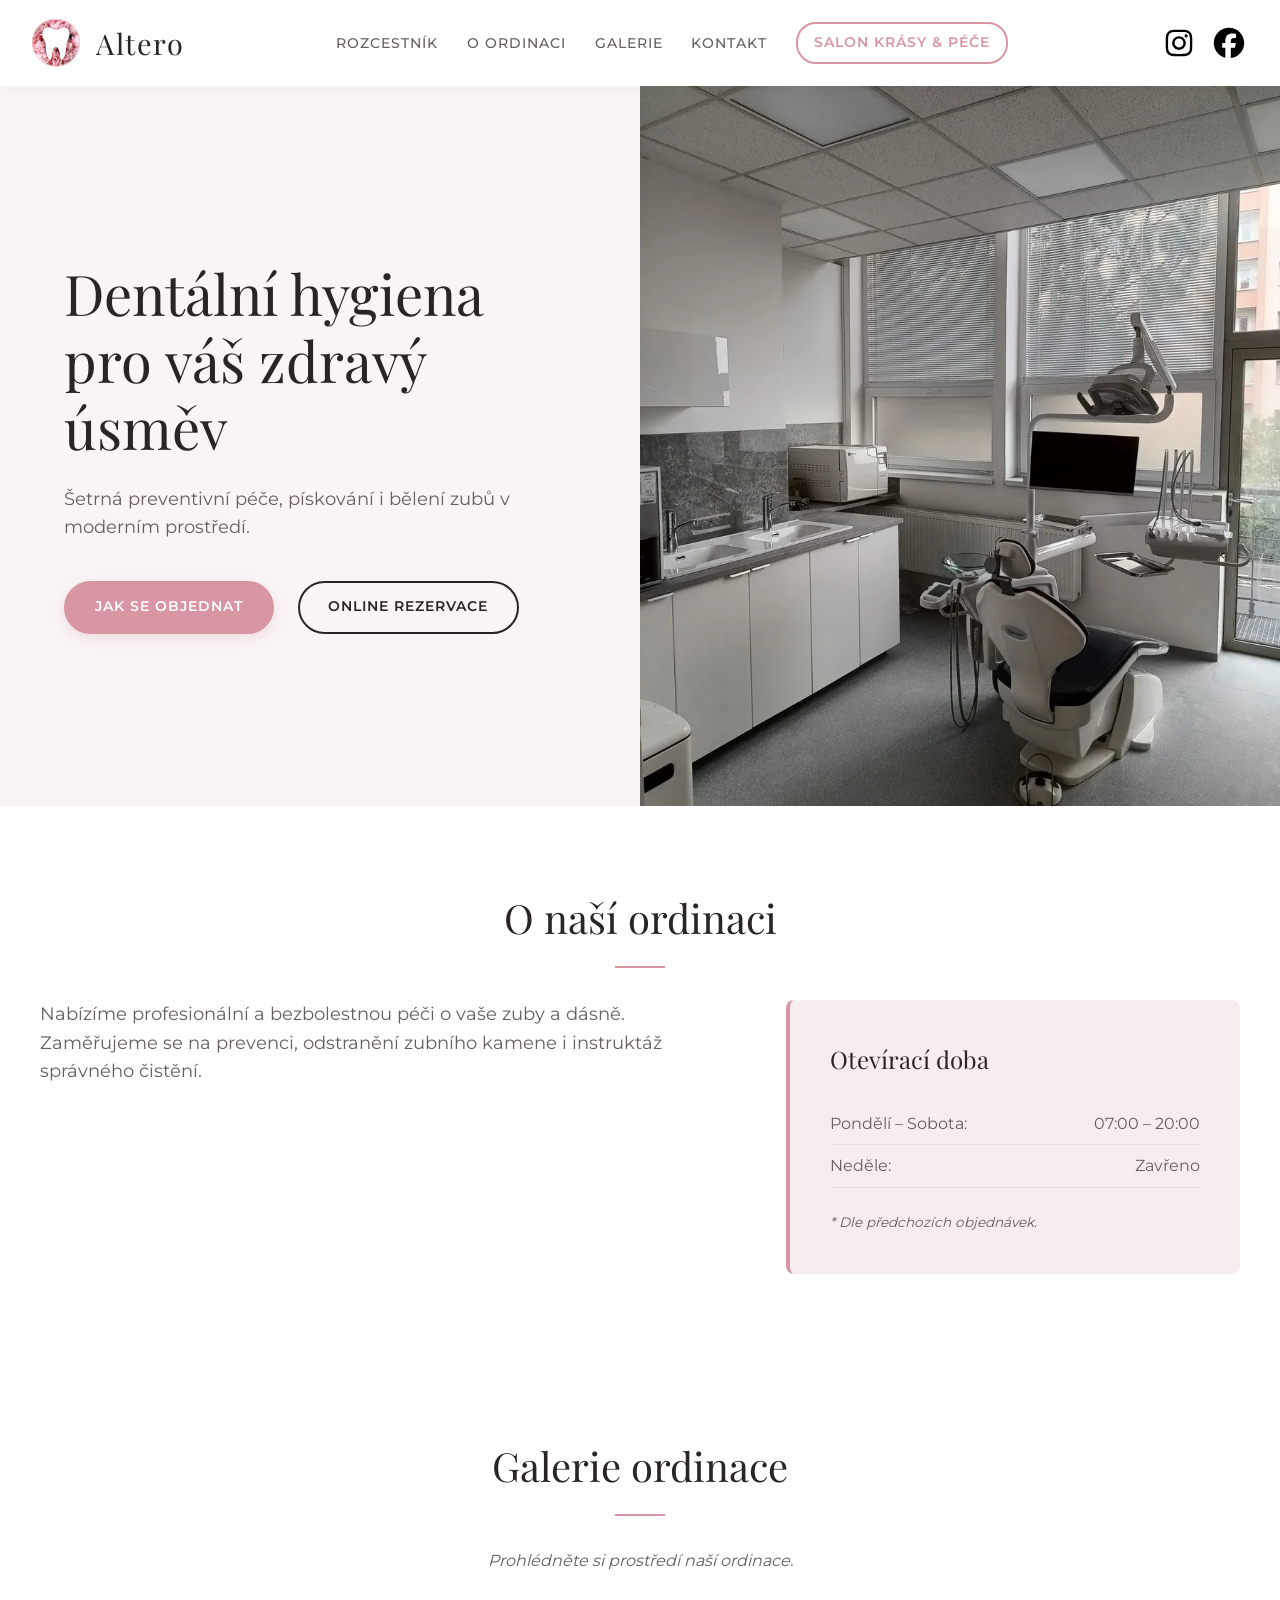
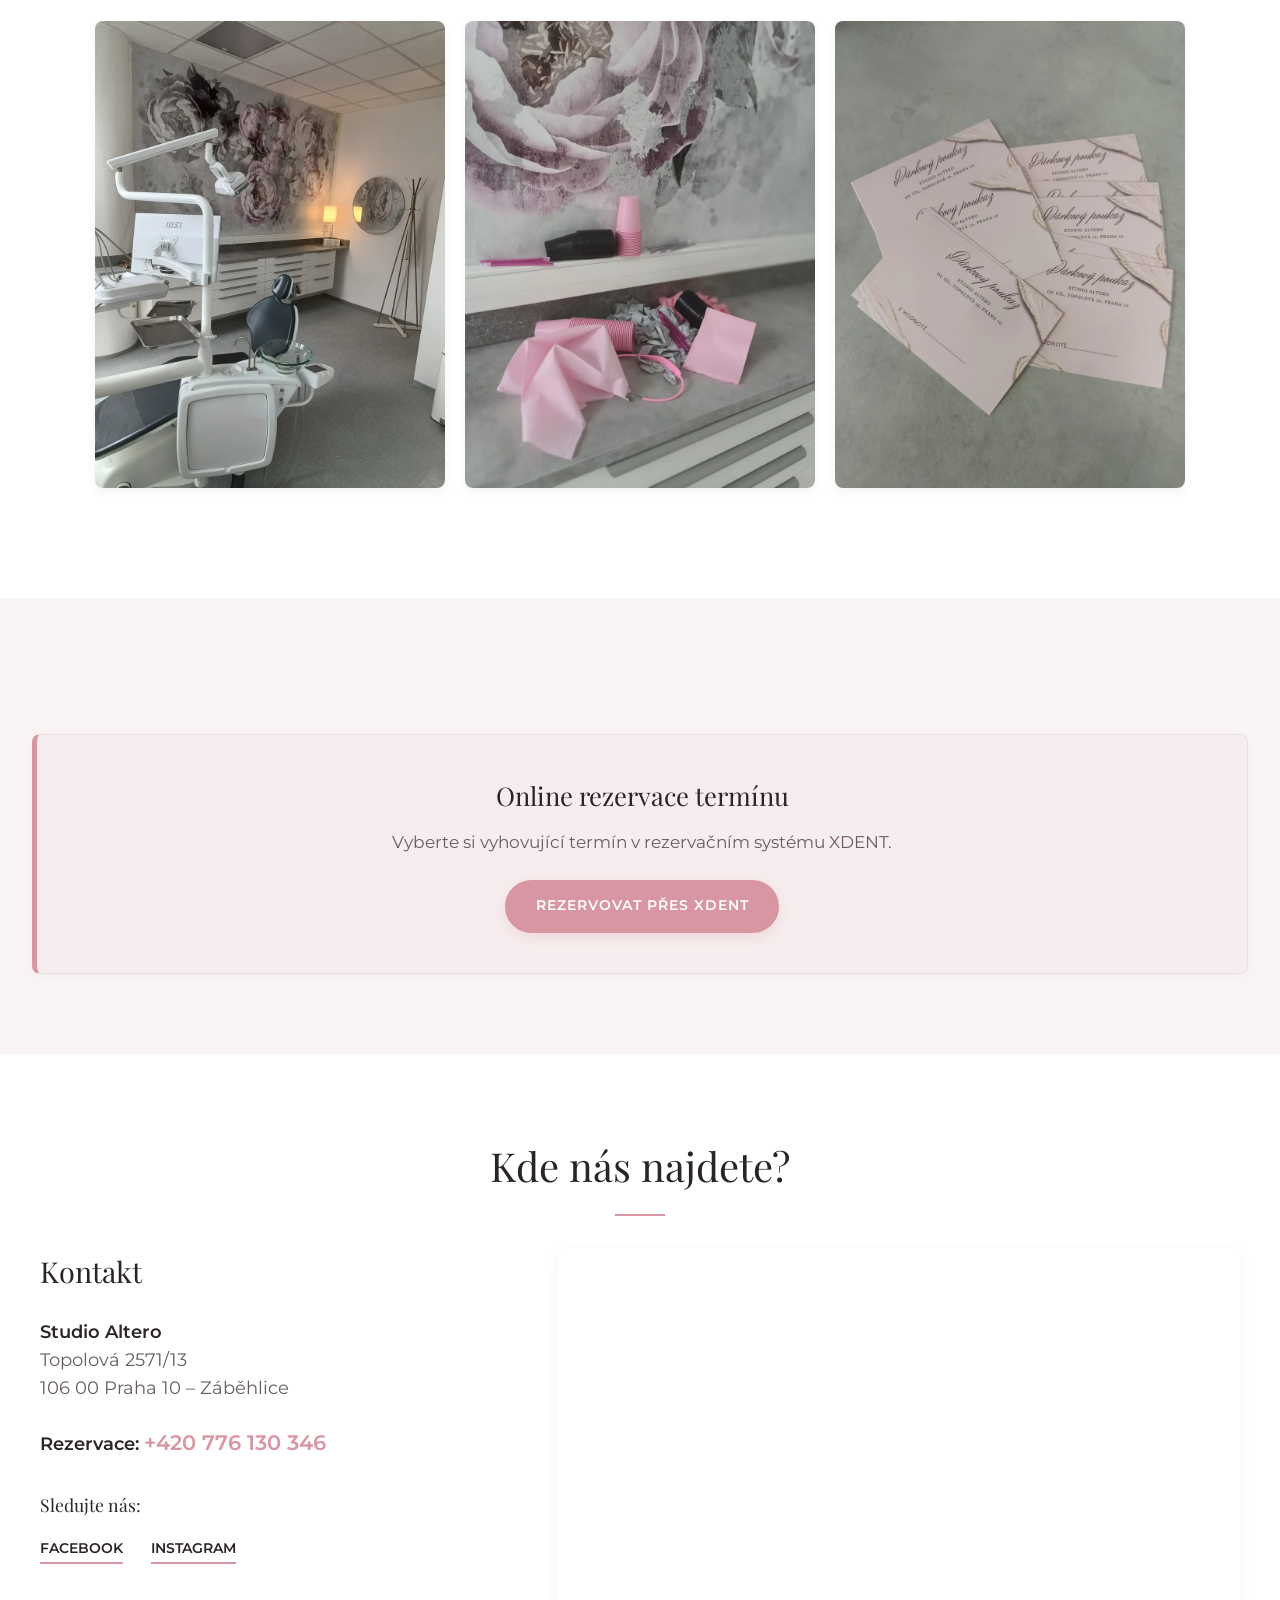
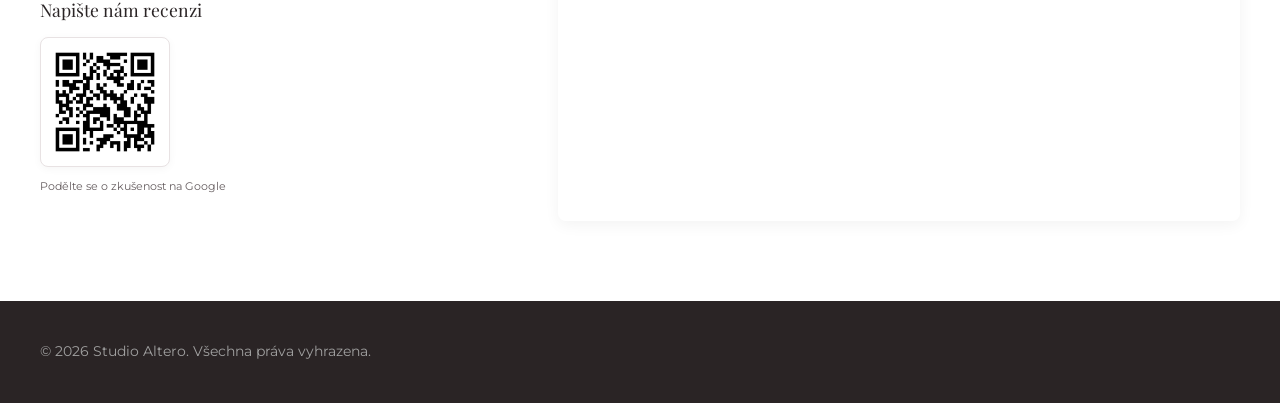
==== commit e04b4c42: "Pavel - člen týmu" ====
--- a/dentalni-hygiena.html
+++ b/dentalni-hygiena.html
@@ -122,7 +122,7 @@
                     </p>
 
                     <p class="phone">
-                        <strong>Rezervace:</strong> <a href="tel:+420608164423">+420 608 164 423</a>
+                        <strong>Rezervace:</strong> <a href="tel:+420776130346">+420 776 130 346</a>
                     </p>
 
                     <div class="social-links">
--- a/css/sections.css
+++ b/css/sections.css
@@ -426,4 +426,77 @@
     padding: 2px 10px;
     border-radius: 10px;
     letter-spacing: 0.5px;
+}
+/* Styling pro info-box v ceníku */
+.insurance-info-box {
+    background-color: var(--color-bg-subtle, #f7edee);
+    border-left: 4px solid var(--color-pink-primary, #d896a2);
+    padding: 0.9rem 1rem;
+    border-radius: 6px;
+    margin: 1rem 0;
+    font-size: 0.88rem;
+    color: var(--color-gray-dark, #2a2425);
+    text-align: left;
+}
+
+.insurance-info-box .info-item {
+    margin-bottom: 0.3rem;
+}
+
+.insurance-info-box .info-item:last-child {
+    margin-bottom: 0;
+}
+
+/* Badges (odznáčky) v kartě týmu */
+.team-badges {
+    display: flex;
+    flex-direction: column;
+    gap: 0.4rem;
+    padding: 0 1rem;
+    margin: 0.8rem 0;
+}
+
+.badge-membership,
+.badge-insurance {
+    font-size: 0.72rem;
+    font-weight: 600;
+    padding: 0.35rem 0.5rem;
+    border-radius: 12px;
+    display: inline-block;
+    text-align: center;
+}
+
+.badge-membership {
+    background-color: var(--color-bg-subtle, #f7edee);
+    color: var(--color-gray-dark, #2a2425);
+    border: 1px solid var(--color-gray-light, #e8e2e3);
+}
+
+.badge-insurance {
+    background-color: #e8f4fd;
+    color: #1e6091;
+    border: 1px solid #b6e0fe;
+}
+
+/* Tlačítka a akce na kartě týmu */
+.card-actions {
+    display: flex;
+    flex-direction: column;
+    align-items: center;
+    gap: 0.4rem;
+    margin-top: 0.8rem;
+}
+
+.vizitka-link {
+    font-size: 0.8rem;
+    font-weight: 600;
+    color: var(--color-gray-dark);
+    border-bottom: 1px dashed var(--color-pink-primary);
+    padding-bottom: 2px;
+    transition: var(--transition-fast);
+}
+
+.vizitka-link:hover {
+    color: var(--color-pink-primary);
+    border-bottom-style: solid;
 }
